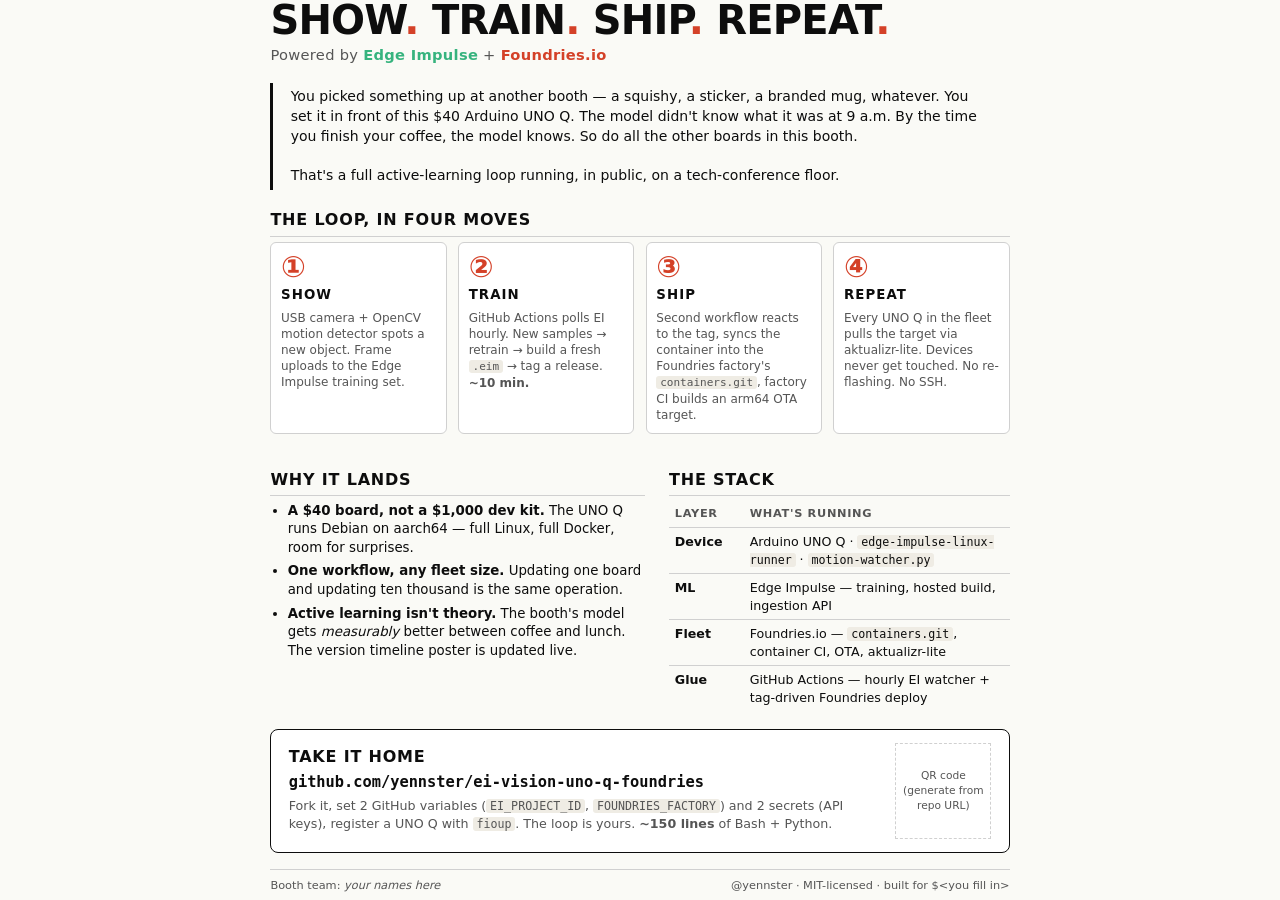
==== docs/booth/handout.html @ 39bdd34a "docs: add booth one-pager handout (markdown + print-ready HTML) Title: Show. Train. Ship. Repeat. Su" ====
<!doctype html>
<html lang="en">
<head>
  <meta charset="utf-8">
  <title>Show. Train. Ship. Repeat.</title>
  <style>
    @page { size: letter; margin: 0.4in; }
    :root {
      --ink:   #0d0d0d;
      --muted: #555;
      --line:  #d0d0d0;
      --pop:   #d44128;   /* Foundries-ish orange/red */
      --ei:    #36b37e;   /* Edge Impulse-ish green */
      --bg:    #fafaf6;
    }
    * { box-sizing: border-box; }
    html, body {
      margin: 0;
      padding: 0;
      color: var(--ink);
      background: var(--bg);
      font-family: ui-sans-serif, system-ui, -apple-system, "Inter", "Helvetica Neue", Arial, sans-serif;
      font-size: 10.5pt;
      line-height: 1.4;
    }
    .page {
      width: 7.7in;
      margin: 0 auto;
      padding: 0;
    }
    h1 {
      font-size: 30pt;
      letter-spacing: -0.02em;
      line-height: 1;
      margin: 0 0 0.05in 0;
      font-weight: 800;
    }
    h1 .dot { color: var(--pop); }
    .subtitle {
      font-size: 11pt;
      color: var(--muted);
      margin: 0 0 0.18in 0;
      letter-spacing: 0.02em;
    }
    .subtitle .ei { color: var(--ei); font-weight: 600; }
    .subtitle .fnd { color: var(--pop); font-weight: 600; }

    .lede {
      border-left: 3px solid var(--ink);
      padding: 0.05in 0.18in;
      margin: 0.1in 0 0.2in 0;
      font-size: 10.5pt;
    }

    h2 {
      font-size: 12pt;
      margin: 0.18in 0 0.06in 0;
      letter-spacing: 0.05em;
      text-transform: uppercase;
      color: var(--ink);
      border-bottom: 1px solid var(--line);
      padding-bottom: 0.04in;
    }

    /* Loop */
    .loop {
      display: grid;
      grid-template-columns: repeat(4, 1fr);
      gap: 0.12in;
      margin-bottom: 0.18in;
    }
    .step {
      border: 1px solid var(--line);
      border-radius: 6px;
      padding: 0.10in;
      background: white;
    }
    .step .num {
      font-size: 22pt;
      font-weight: 800;
      color: var(--pop);
      line-height: 1;
    }
    .step .verb {
      font-size: 10pt;
      letter-spacing: 0.08em;
      text-transform: uppercase;
      font-weight: 700;
      margin: 0.04in 0 0.05in 0;
    }
    .step p {
      margin: 0;
      font-size: 9pt;
      color: var(--muted);
      line-height: 1.35;
    }

    /* Two-column block */
    .cols {
      display: grid;
      grid-template-columns: 1.1fr 1fr;
      gap: 0.25in;
    }
    .cols ul {
      margin: 0.04in 0;
      padding-left: 0.18in;
    }
    .cols li { margin-bottom: 0.05in; font-size: 10pt; }
    .cols b { color: var(--ink); }

    table.stack {
      width: 100%;
      border-collapse: collapse;
      font-size: 9.5pt;
    }
    table.stack th, table.stack td {
      text-align: left;
      padding: 0.05in 0.06in;
      vertical-align: top;
    }
    table.stack th {
      font-size: 8.5pt;
      text-transform: uppercase;
      letter-spacing: 0.06em;
      color: var(--muted);
      font-weight: 700;
      border-bottom: 1px solid var(--line);
    }
    table.stack td:first-child {
      font-weight: 600;
      width: 22%;
      white-space: nowrap;
    }
    table.stack tr + tr td { border-top: 1px solid var(--line); }
    code {
      font-family: ui-monospace, "JetBrains Mono", "SF Mono", Menlo, monospace;
      background: #efece4;
      padding: 0 0.04in;
      border-radius: 3px;
      font-size: 0.92em;
    }

    /* Take-it-home strip */
    .takehome {
      margin-top: 0.18in;
      display: grid;
      grid-template-columns: 1fr auto;
      gap: 0.2in;
      align-items: center;
      border: 1.5px solid var(--ink);
      border-radius: 8px;
      padding: 0.14in 0.18in;
      background: white;
    }
    .takehome .repo {
      font-family: ui-monospace, "JetBrains Mono", "SF Mono", Menlo, monospace;
      font-size: 11.5pt;
      font-weight: 700;
      color: var(--ink);
      margin-bottom: 0.04in;
    }
    .takehome p { margin: 0.04in 0; font-size: 9.5pt; color: var(--muted); }
    .takehome .qrslot {
      width: 1in; height: 1in;
      border: 1.5px dashed var(--line);
      display: flex; align-items: center; justify-content: center;
      color: var(--muted);
      font-size: 8pt;
      text-align: center;
    }

    .footer {
      margin-top: 0.16in;
      padding-top: 0.08in;
      border-top: 1px solid var(--line);
      font-size: 8.5pt;
      color: var(--muted);
      display: flex;
      justify-content: space-between;
    }

    @media print {
      body { background: white; }
      .takehome { background: white; }
    }
  </style>
</head>
<body>
  <div class="page">

    <h1>SHOW<span class="dot">.</span> TRAIN<span class="dot">.</span> SHIP<span class="dot">.</span> REPEAT<span class="dot">.</span></h1>
    <div class="subtitle">Powered by <span class="ei">Edge Impulse</span> + <span class="fnd">Foundries.io</span></div>

    <div class="lede">
      You picked something up at another booth — a squishy, a sticker, a branded mug, whatever. You set it in front of this $40 Arduino UNO Q. The model didn't know what it was at 9 a.m. By the time you finish your coffee, the model knows. So do all the other boards in this booth.
      <br><br>
      That's a full active-learning loop running, in public, on a tech-conference floor.
    </div>

    <h2>The loop, in four moves</h2>
    <div class="loop">
      <div class="step">
        <div class="num">①</div>
        <div class="verb">Show</div>
        <p>USB camera + OpenCV motion detector spots a new object. Frame uploads to the Edge Impulse training set.</p>
      </div>
      <div class="step">
        <div class="num">②</div>
        <div class="verb">Train</div>
        <p>GitHub Actions polls EI hourly. New samples → retrain → build a fresh <code>.eim</code> → tag a release. <b>~10 min.</b></p>
      </div>
      <div class="step">
        <div class="num">③</div>
        <div class="verb">Ship</div>
        <p>Second workflow reacts to the tag, syncs the container into the Foundries factory's <code>containers.git</code>, factory CI builds an arm64 OTA target.</p>
      </div>
      <div class="step">
        <div class="num">④</div>
        <div class="verb">Repeat</div>
        <p>Every UNO Q in the fleet pulls the target via aktualizr-lite. Devices never get touched. No re-flashing. No SSH.</p>
      </div>
    </div>

    <div class="cols">
      <div>
        <h2>Why it lands</h2>
        <ul>
          <li><b>A $40 board, not a $1,000 dev kit.</b> The UNO Q runs Debian on aarch64 — full Linux, full Docker, room for surprises.</li>
          <li><b>One workflow, any fleet size.</b> Updating one board and updating ten thousand is the same operation.</li>
          <li><b>Active learning isn't theory.</b> The booth's model gets <i>measurably</i> better between coffee and lunch. The version timeline poster is updated live.</li>
        </ul>
      </div>
      <div>
        <h2>The stack</h2>
        <table class="stack">
          <tr><th>Layer</th><th>What's running</th></tr>
          <tr><td>Device</td><td>Arduino UNO Q · <code>edge-impulse-linux-runner</code> · <code>motion-watcher.py</code></td></tr>
          <tr><td>ML</td><td>Edge Impulse — training, hosted build, ingestion API</td></tr>
          <tr><td>Fleet</td><td>Foundries.io — <code>containers.git</code>, container CI, OTA, aktualizr-lite</td></tr>
          <tr><td>Glue</td><td>GitHub Actions — hourly EI watcher + tag-driven Foundries deploy</td></tr>
        </table>
      </div>
    </div>

    <div class="takehome">
      <div>
        <h2 style="border:none; padding:0; margin:0 0 0.04in 0;">Take it home</h2>
        <div class="repo">github.com/yennster/ei-vision-uno-q-foundries</div>
        <p>Fork it, set 2 GitHub variables (<code>EI_PROJECT_ID</code>, <code>FOUNDRIES_FACTORY</code>) and 2 secrets (API keys), register a UNO Q with <code>fioup</code>. The loop is yours. <b>~150 lines</b> of Bash + Python.</p>
      </div>
      <div class="qrslot">QR code<br>(generate from repo URL)</div>
    </div>

    <div class="footer">
      <span>Booth team: <i>your names here</i></span>
      <span>@yennster · MIT-licensed · built for $&lt;you fill in&gt;</span>
    </div>

  </div>
</body>
</html>
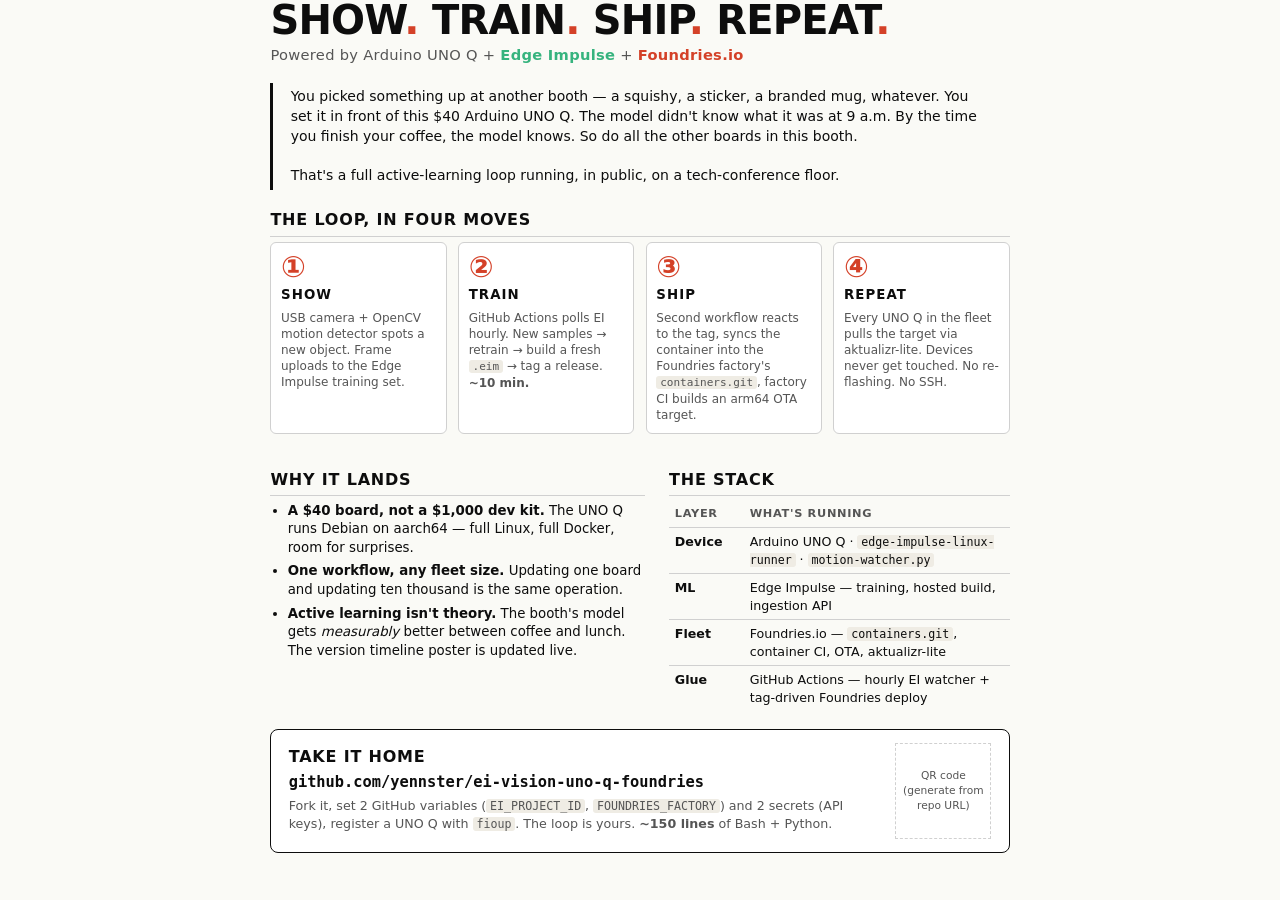
==== commit 26c467ce: "docs: sync handout.html with handout.md edits - Subtitle now reads "Powered by Arduino UNO Q + Edge " ====
--- a/docs/booth/handout.html
+++ b/docs/booth/handout.html
@@ -189,7 +189,7 @@
   <div class="page">
 
     <h1>SHOW<span class="dot">.</span> TRAIN<span class="dot">.</span> SHIP<span class="dot">.</span> REPEAT<span class="dot">.</span></h1>
-    <div class="subtitle">Powered by <span class="ei">Edge Impulse</span> + <span class="fnd">Foundries.io</span></div>
+    <div class="subtitle">Powered by <span>Arduino UNO Q</span> + <span class="ei">Edge Impulse</span> + <span class="fnd">Foundries.io</span></div>
 
     <div class="lede">
       You picked something up at another booth — a squishy, a sticker, a branded mug, whatever. You set it in front of this $40 Arduino UNO Q. The model didn't know what it was at 9 a.m. By the time you finish your coffee, the model knows. So do all the other boards in this booth.
@@ -251,11 +251,6 @@
       <div class="qrslot">QR code<br>(generate from repo URL)</div>
     </div>
 
-    <div class="footer">
-      <span>Booth team: <i>your names here</i></span>
-      <span>@yennster · MIT-licensed · built for $&lt;you fill in&gt;</span>
-    </div>
-
   </div>
 </body>
 </html>
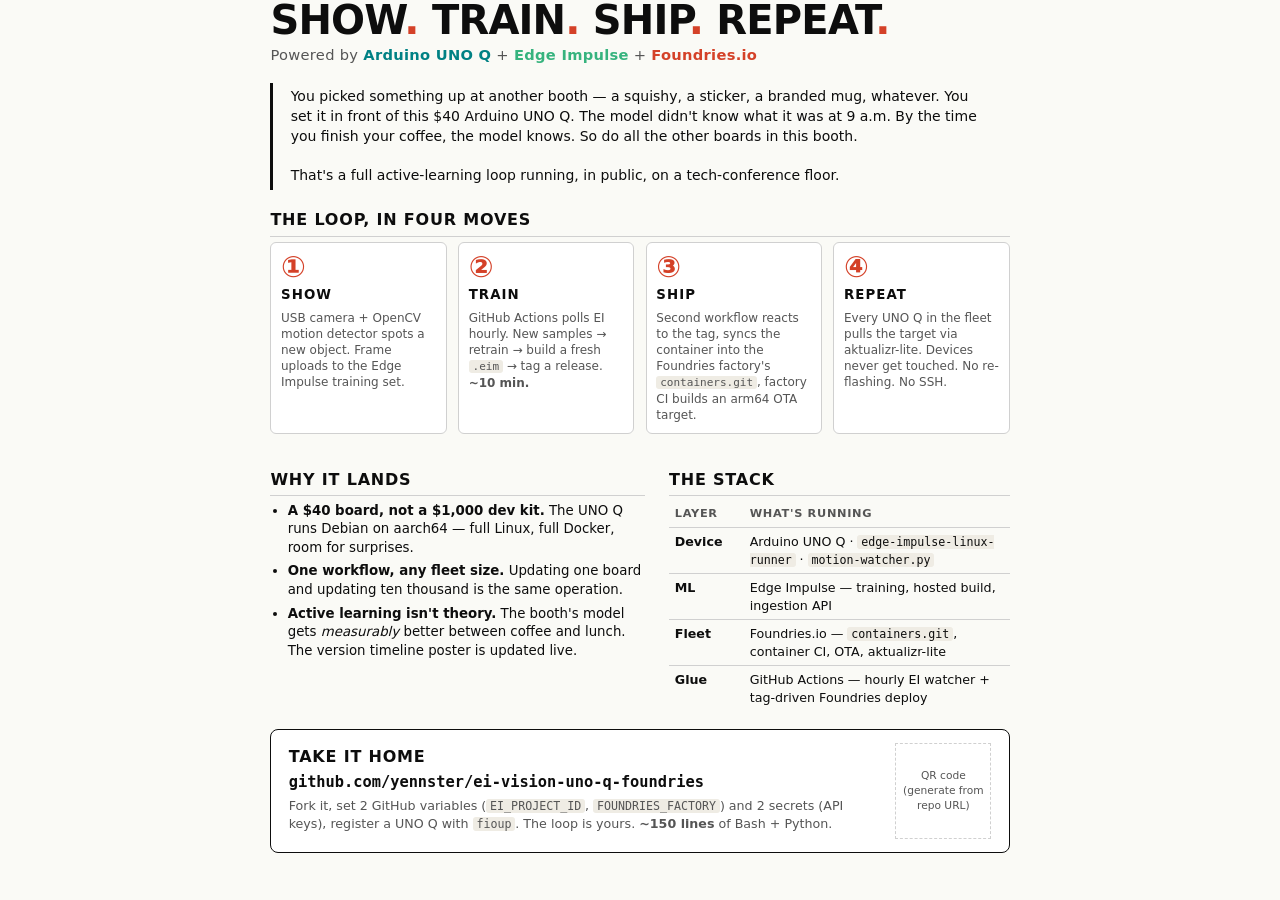
==== commit 3cabd9b1: "style: color the Arduino UNO Q badges in Arduino teal handout.html uses #008184 (Arduino's primary p" ====
--- a/docs/booth/handout.html
+++ b/docs/booth/handout.html
@@ -11,6 +11,7 @@
       --line:  #d0d0d0;
       --pop:   #d44128;   /* Foundries-ish orange/red */
       --ei:    #36b37e;   /* Edge Impulse-ish green */
+      --ard:   #008184;   /* Arduino teal */
       --bg:    #fafaf6;
     }
     * { box-sizing: border-box; }
@@ -42,7 +43,8 @@
       margin: 0 0 0.18in 0;
       letter-spacing: 0.02em;
     }
-    .subtitle .ei { color: var(--ei); font-weight: 600; }
+    .subtitle .ard { color: var(--ard); font-weight: 600; }
+    .subtitle .ei  { color: var(--ei);  font-weight: 600; }
     .subtitle .fnd { color: var(--pop); font-weight: 600; }
 
     .lede {
@@ -189,7 +191,7 @@
   <div class="page">
 
     <h1>SHOW<span class="dot">.</span> TRAIN<span class="dot">.</span> SHIP<span class="dot">.</span> REPEAT<span class="dot">.</span></h1>
-    <div class="subtitle">Powered by <span>Arduino UNO Q</span> + <span class="ei">Edge Impulse</span> + <span class="fnd">Foundries.io</span></div>
+    <div class="subtitle">Powered by <span class="ard">Arduino UNO Q</span> + <span class="ei">Edge Impulse</span> + <span class="fnd">Foundries.io</span></div>
 
     <div class="lede">
       You picked something up at another booth — a squishy, a sticker, a branded mug, whatever. You set it in front of this $40 Arduino UNO Q. The model didn't know what it was at 9 a.m. By the time you finish your coffee, the model knows. So do all the other boards in this booth.
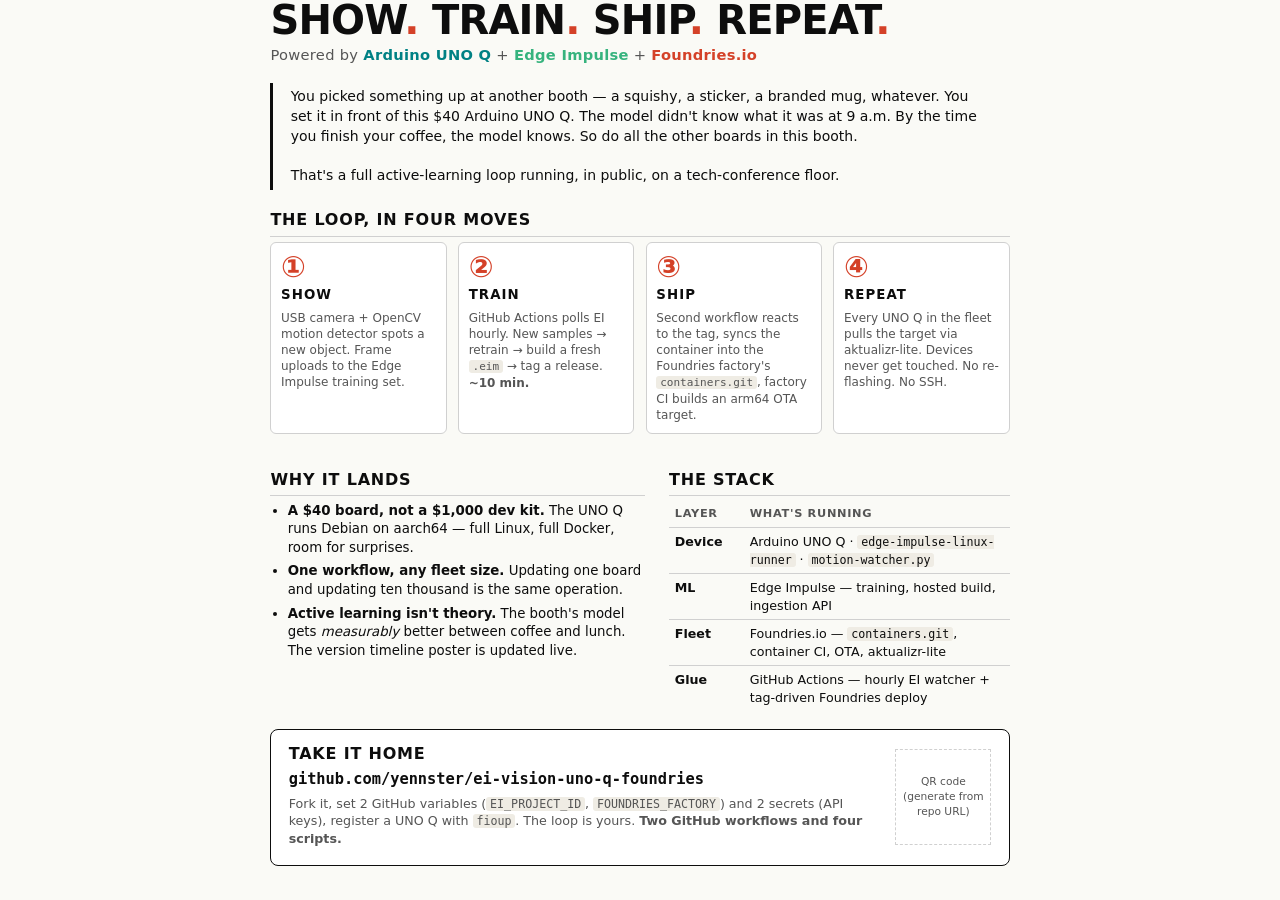
==== commit d9ce571a: "docs: replace inaccurate '~150 lines' claim with 'Two GitHub workflows and four scripts'" ====
--- a/docs/booth/handout.html
+++ b/docs/booth/handout.html
@@ -248,7 +248,7 @@
       <div>
         <h2 style="border:none; padding:0; margin:0 0 0.04in 0;">Take it home</h2>
         <div class="repo">github.com/yennster/ei-vision-uno-q-foundries</div>
-        <p>Fork it, set 2 GitHub variables (<code>EI_PROJECT_ID</code>, <code>FOUNDRIES_FACTORY</code>) and 2 secrets (API keys), register a UNO Q with <code>fioup</code>. The loop is yours. <b>~150 lines</b> of Bash + Python.</p>
+        <p>Fork it, set 2 GitHub variables (<code>EI_PROJECT_ID</code>, <code>FOUNDRIES_FACTORY</code>) and 2 secrets (API keys), register a UNO Q with <code>fioup</code>. The loop is yours. <b>Two GitHub workflows and four scripts.</b></p>
       </div>
       <div class="qrslot">QR code<br>(generate from repo URL)</div>
     </div>
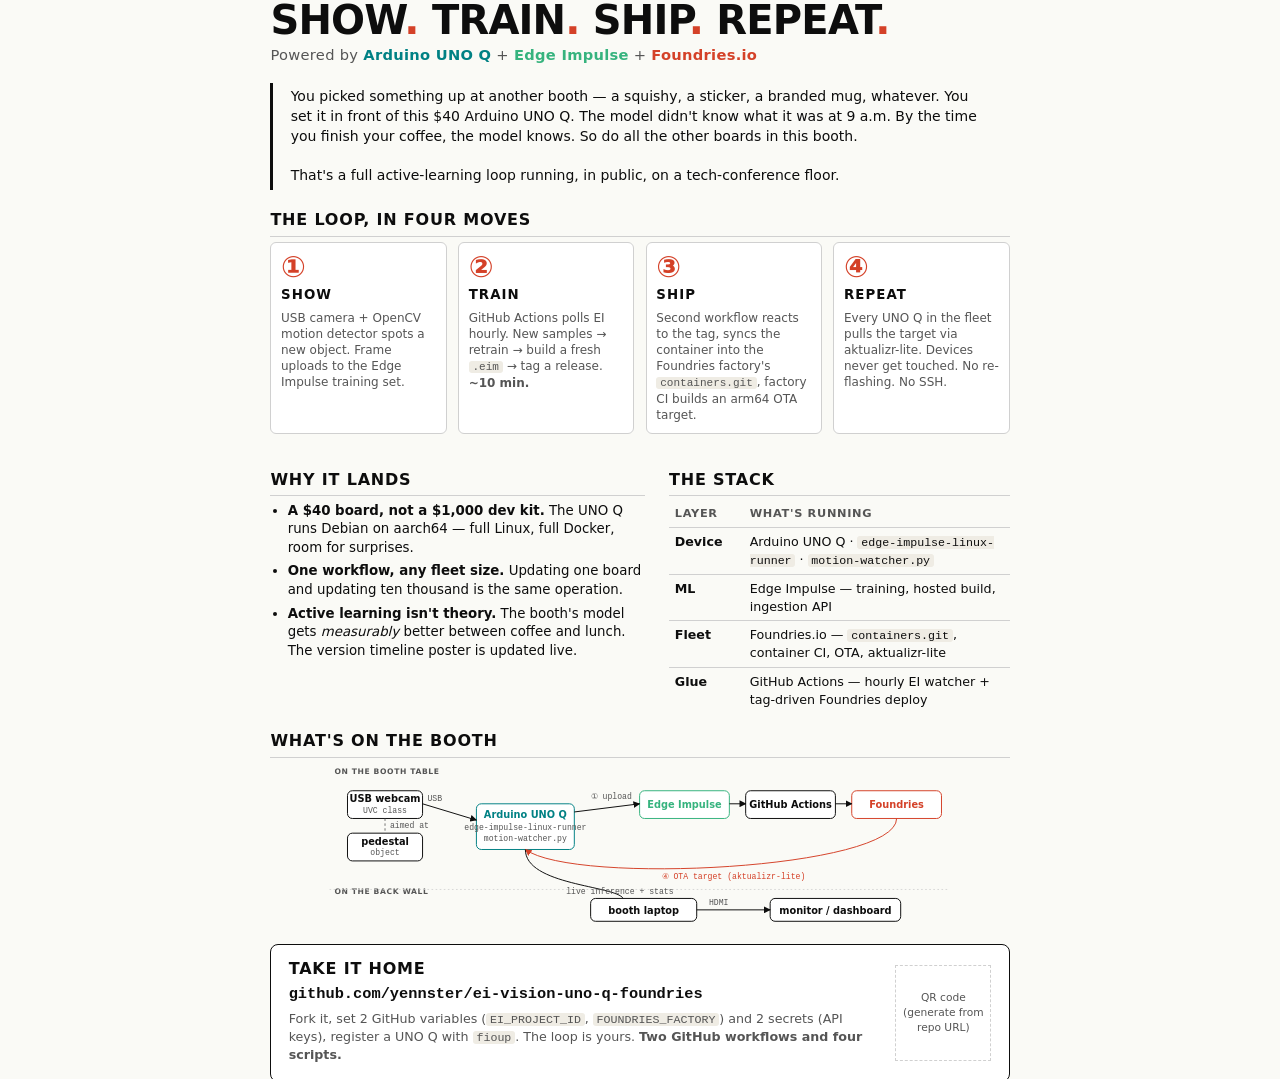
==== commit 7bc2db32: "docs(handout): add inline SVG diagram of booth hardware setup Sandwiched between 'The stack' table a" ====
--- a/docs/booth/handout.html
+++ b/docs/booth/handout.html
@@ -142,6 +142,39 @@
       font-size: 0.92em;
     }
 
+    /* Hardware diagram */
+    .hardware {
+      margin-top: 0.18in;
+    }
+    .hardware h2 { margin-top: 0; }
+    .hardware svg {
+      display: block;
+      width: 100%;
+      height: auto;
+      max-height: 1.7in;
+    }
+    .hw-label {
+      font: 600 9pt ui-sans-serif, system-ui, sans-serif;
+      fill: var(--ink);
+    }
+    .hw-sub {
+      font: 7.5pt ui-monospace, "JetBrains Mono", monospace;
+      fill: var(--muted);
+    }
+    .hw-tag {
+      font: 600 7pt ui-sans-serif, system-ui, sans-serif;
+      letter-spacing: 0.08em;
+      text-transform: uppercase;
+      fill: var(--muted);
+    }
+    .hw-edge       { stroke: var(--ink); stroke-width: 1.2; fill: none; }
+    .hw-edge-soft  { stroke: var(--muted); stroke-width: 1; fill: none; stroke-dasharray: 3 3; }
+    .hw-box        { fill: white; stroke: var(--ink); stroke-width: 1.2; }
+    .hw-box-ard    { stroke: var(--ard); }
+    .hw-box-ei     { stroke: var(--ei); }
+    .hw-box-fnd    { stroke: var(--pop); }
+    .hw-edge-fnd   { stroke: var(--pop); stroke-width: 1.2; fill: none; }
+
     /* Take-it-home strip */
     .takehome {
       margin-top: 0.18in;
@@ -244,6 +277,89 @@
       </div>
     </div>
 
+    <section class="hardware">
+      <h2>What's on the booth</h2>
+      <svg viewBox="0 0 760 200" xmlns="http://www.w3.org/2000/svg" role="img" aria-label="Booth hardware layout">
+        <defs>
+          <marker id="hw-arrow" viewBox="0 0 10 10" refX="9" refY="5" markerWidth="7" markerHeight="7" orient="auto">
+            <path d="M 0 0 L 10 5 L 0 10 z" fill="#0d0d0d"/>
+          </marker>
+          <marker id="hw-arrow-fnd" viewBox="0 0 10 10" refX="9" refY="5" markerWidth="7" markerHeight="7" orient="auto">
+            <path d="M 0 0 L 10 5 L 0 10 z" fill="#d44128"/>
+          </marker>
+        </defs>
+
+        <!-- ── booth-table band labels ──────────────────────────────── -->
+        <text x="6" y="14"  class="hw-tag">on the booth table</text>
+        <text x="6" y="160" class="hw-tag">on the back wall</text>
+
+        <!-- ── pedestal (bottom of upper band) ──────────────────────── -->
+        <rect x="22" y="86" width="92" height="34" rx="6" class="hw-box"/>
+        <text x="68" y="100" class="hw-label" text-anchor="middle">pedestal</text>
+        <text x="68" y="113" class="hw-sub"   text-anchor="middle">object</text>
+
+        <!-- camera looks down at pedestal -->
+        <rect x="22" y="34" width="92" height="34" rx="6" class="hw-box"/>
+        <text x="68" y="48" class="hw-label" text-anchor="middle">USB webcam</text>
+        <text x="68" y="61" class="hw-sub"   text-anchor="middle">UVC class</text>
+        <path d="M 68 68 L 68 86" class="hw-edge-soft"/>
+        <text x="74" y="80" class="hw-sub">aimed at</text>
+
+        <!-- ── UNO Q (centre of upper band) ─────────────────────────── -->
+        <rect x="180" y="50" width="120" height="56" rx="6" class="hw-box hw-box-ard"/>
+        <text x="240" y="68" class="hw-label" text-anchor="middle" style="fill:var(--ard)">Arduino UNO Q</text>
+        <text x="240" y="82" class="hw-sub"   text-anchor="middle">edge-impulse-linux-runner</text>
+        <text x="240" y="95" class="hw-sub"   text-anchor="middle">motion-watcher.py</text>
+
+        <!-- camera → UNO Q -->
+        <path d="M 114 50 L 180 70" class="hw-edge" marker-end="url(#hw-arrow)"/>
+        <text x="120" y="46" class="hw-sub">USB</text>
+
+        <!-- ── cloud trio (upper-right) ─────────────────────────────── -->
+        <rect x="380" y="34" width="110" height="34" rx="6" class="hw-box hw-box-ei"/>
+        <text x="435" y="55" class="hw-label" text-anchor="middle" style="fill:var(--ei)">Edge Impulse</text>
+
+        <rect x="510" y="34" width="110" height="34" rx="6" class="hw-box"/>
+        <text x="565" y="55" class="hw-label" text-anchor="middle">GitHub Actions</text>
+
+        <rect x="640" y="34" width="110" height="34" rx="6" class="hw-box hw-box-fnd"/>
+        <text x="695" y="55" class="hw-label" text-anchor="middle" style="fill:var(--pop)">Foundries</text>
+
+        <!-- UNO Q → EI (upload) -->
+        <path d="M 300 60 L 380 50" class="hw-edge" marker-end="url(#hw-arrow)"/>
+        <text x="320" y="44" class="hw-sub">① upload</text>
+
+        <!-- EI → GH -->
+        <path d="M 490 50 L 510 50" class="hw-edge" marker-end="url(#hw-arrow)"/>
+
+        <!-- GH → Foundries -->
+        <path d="M 620 50 L 640 50" class="hw-edge" marker-end="url(#hw-arrow)"/>
+
+        <!-- Foundries → UNO Q (OTA loop, curved) -->
+        <path d="M 695 68 C 695 130, 300 150, 240 106" class="hw-edge-fnd" marker-end="url(#hw-arrow-fnd)"/>
+        <text x="495" y="142" class="hw-sub" text-anchor="middle" style="fill:var(--pop)">④ OTA target  (aktualizr-lite)</text>
+
+        <!-- ── back-wall band ───────────────────────────────────────── -->
+        <line x1="0" y1="155" x2="760" y2="155" stroke="#d0d0d0" stroke-dasharray="2 3"/>
+
+        <!-- Booth laptop -->
+        <rect x="320" y="166" width="130" height="28" rx="6" class="hw-box"/>
+        <text x="385" y="185" class="hw-label" text-anchor="middle">booth laptop</text>
+
+        <!-- Monitor / TV -->
+        <rect x="540" y="166" width="160" height="28" rx="6" class="hw-box"/>
+        <text x="620" y="185" class="hw-label" text-anchor="middle">monitor / dashboard</text>
+
+        <!-- UNO Q → laptop (live inference / API stats) -->
+        <path d="M 240 106 C 240 150, 350 150, 360 166" class="hw-edge"/>
+        <text x="290" y="160" class="hw-sub">live inference + stats</text>
+
+        <!-- Laptop → monitor -->
+        <path d="M 450 180 L 540 180" class="hw-edge" marker-end="url(#hw-arrow)"/>
+        <text x="465" y="174" class="hw-sub">HDMI</text>
+      </svg>
+    </section>
+
     <div class="takehome">
       <div>
         <h2 style="border:none; padding:0; margin:0 0 0.04in 0;">Take it home</h2>
